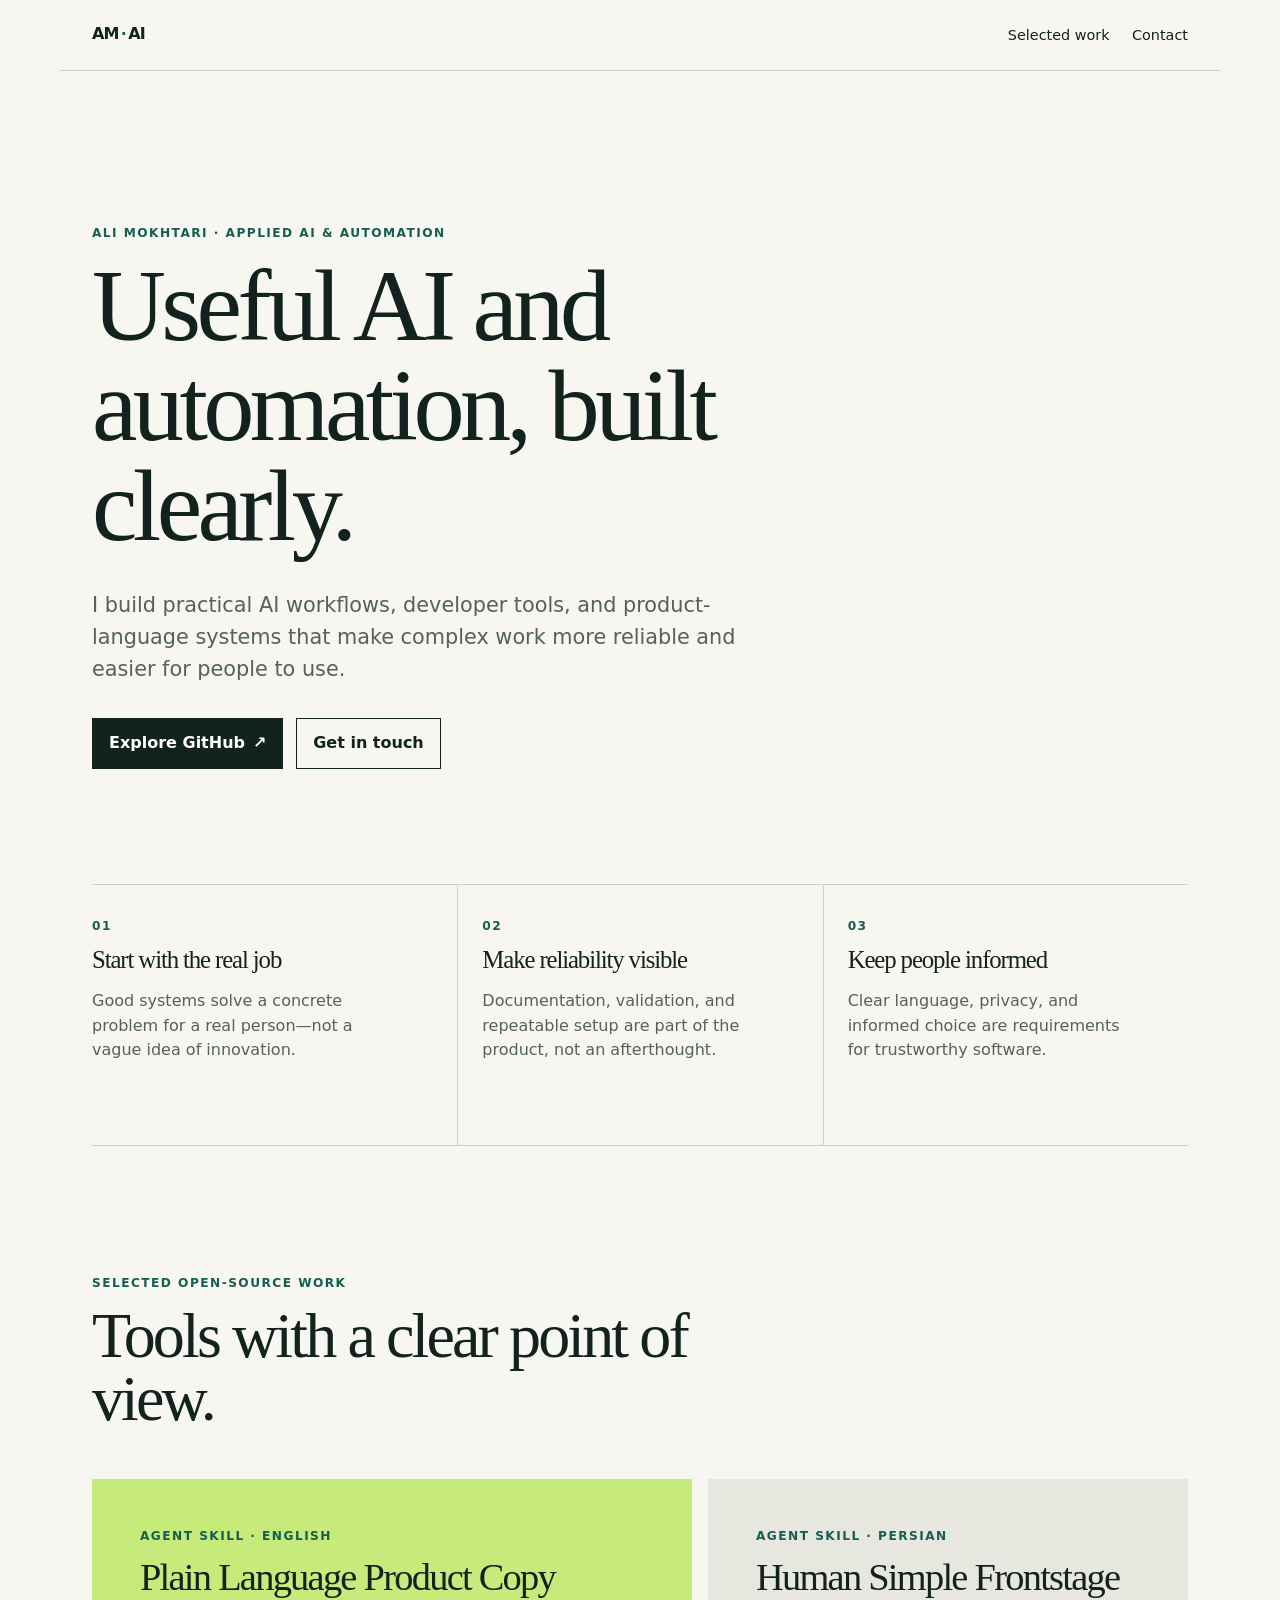
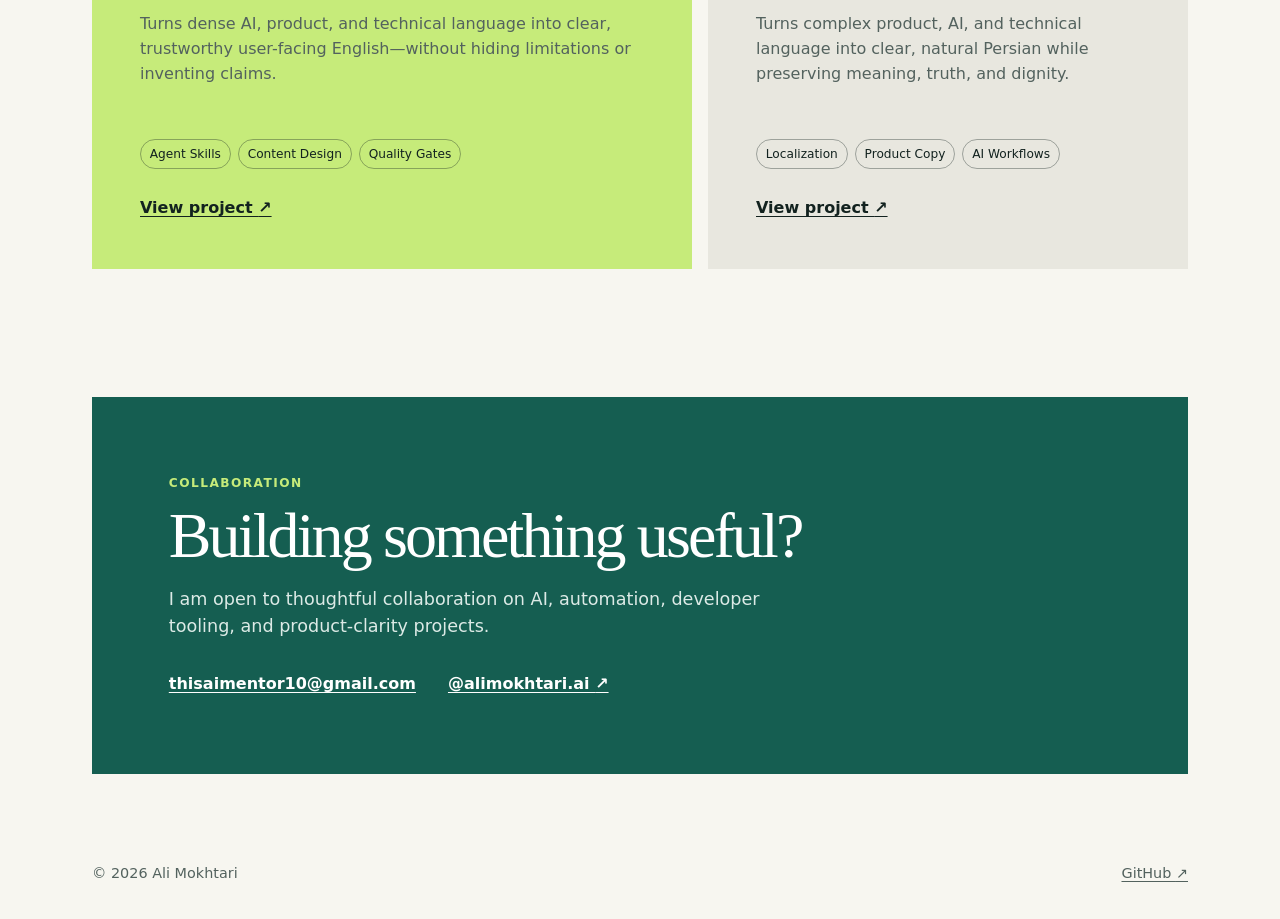
==== index.html @ 334cc6c8 "feat: launch professional portfolio site" ====
<!doctype html>
<html lang="en">
  <head>
    <meta charset="utf-8" />
    <meta name="viewport" content="width=device-width, initial-scale=1" />
    <meta name="description" content="Ali Mokhtari builds practical AI, automation, and developer tools with a focus on clarity and trust." />
    <meta property="og:title" content="Ali Mokhtari — Applied AI & Automation" />
    <meta property="og:description" content="Practical AI, automation, and developer tools built clearly." />
    <meta property="og:type" content="website" />
    <title>Ali Mokhtari — Applied AI & Automation</title>
    <link rel="stylesheet" href="styles.css" />
  </head>
  <body>
    <a class="skip-link" href="#main">Skip to content</a>
    <header class="site-header">
      <a class="wordmark" href="/" aria-label="Ali Mokhtari home">AM<span>·</span>AI</a>
      <nav aria-label="Primary navigation">
        <a href="#work">Selected work</a>
        <a href="#contact">Contact</a>
      </nav>
    </header>

    <main id="main">
      <section class="hero" aria-labelledby="hero-title">
        <p class="eyebrow">Ali Mokhtari · Applied AI &amp; Automation</p>
        <h1 id="hero-title">Useful AI and automation, built clearly.</h1>
        <p class="hero-copy">I build practical AI workflows, developer tools, and product-language systems that make complex work more reliable and easier for people to use.</p>
        <div class="actions">
          <a class="button button-primary" href="https://github.com/alimokhtari-ai">Explore GitHub <span aria-hidden="true">↗</span></a>
          <a class="button button-secondary" href="mailto:thisaimentor10@gmail.com">Get in touch</a>
        </div>
      </section>

      <section class="principles" aria-label="Working principles">
        <article>
          <p class="number">01</p>
          <h2>Start with the real job</h2>
          <p>Good systems solve a concrete problem for a real person—not a vague idea of innovation.</p>
        </article>
        <article>
          <p class="number">02</p>
          <h2>Make reliability visible</h2>
          <p>Documentation, validation, and repeatable setup are part of the product, not an afterthought.</p>
        </article>
        <article>
          <p class="number">03</p>
          <h2>Keep people informed</h2>
          <p>Clear language, privacy, and informed choice are requirements for trustworthy software.</p>
        </article>
      </section>

      <section class="work" id="work" aria-labelledby="work-title">
        <div class="section-heading">
          <p class="eyebrow">Selected open-source work</p>
          <h2 id="work-title">Tools with a clear point of view.</h2>
        </div>
        <div class="project-grid">
          <article class="project-card project-card-featured">
            <p class="project-type">Agent Skill · English</p>
            <h3>Plain Language Product Copy</h3>
            <p>Turns dense AI, product, and technical language into clear, trustworthy user-facing English—without hiding limitations or inventing claims.</p>
            <ul class="tags" aria-label="Project topics">
              <li>Agent Skills</li><li>Content Design</li><li>Quality Gates</li>
            </ul>
            <a href="https://github.com/alimokhtari-ai/plain-language-product-copy">View project <span aria-hidden="true">↗</span></a>
          </article>
          <article class="project-card">
            <p class="project-type">Agent Skill · Persian</p>
            <h3>Human Simple Frontstage</h3>
            <p>Turns complex product, AI, and technical language into clear, natural Persian while preserving meaning, truth, and dignity.</p>
            <ul class="tags" aria-label="Project topics">
              <li>Localization</li><li>Product Copy</li><li>AI Workflows</li>
            </ul>
            <a href="https://github.com/alimokhtari-ai/human-simple-frontstage">View project <span aria-hidden="true">↗</span></a>
          </article>
        </div>
      </section>

      <section class="contact" id="contact" aria-labelledby="contact-title">
        <p class="eyebrow">Collaboration</p>
        <h2 id="contact-title">Building something useful?</h2>
        <p>I am open to thoughtful collaboration on AI, automation, developer tooling, and product-clarity projects.</p>
        <div class="contact-links">
          <a href="mailto:thisaimentor10@gmail.com">thisaimentor10@gmail.com</a>
          <a href="https://www.instagram.com/alimokhtari.ai/">@alimokhtari.ai <span aria-hidden="true">↗</span></a>
        </div>
      </section>
    </main>

    <footer>
      <p>© <span id="year"></span> Ali Mokhtari</p>
      <a href="https://github.com/alimokhtari-ai">GitHub <span aria-hidden="true">↗</span></a>
    </footer>
    <script>document.getElementById('year').textContent = new Date().getFullYear();</script>
  </body>
</html>
---- styles.css ----
:root {
  --ink: #12221f;
  --paper: #f7f6f0;
  --green: #155e51;
  --lime: #c6eb7a;
  --line: rgba(18, 34, 31, .18);
  --muted: #53625e;
  --display: Georgia, "Times New Roman", serif;
  --sans: Inter, ui-sans-serif, system-ui, -apple-system, BlinkMacSystemFont, "Segoe UI", sans-serif;
}

* { box-sizing: border-box; }
html { scroll-behavior: smooth; }
body { margin: 0; color: var(--ink); background: var(--paper); font: 16px/1.55 var(--sans); }
a { color: inherit; text-decoration-thickness: 1px; text-underline-offset: 3px; }
a:hover { color: var(--green); }
.skip-link { position: absolute; left: 1rem; top: -4rem; z-index: 3; padding: .65rem 1rem; background: var(--ink); color: #fff; }
.skip-link:focus { top: 1rem; }

.site-header, main, footer { max-width: 1160px; margin: auto; padding-left: 2rem; padding-right: 2rem; }
.site-header { display: flex; align-items: center; justify-content: space-between; padding-top: 1.4rem; padding-bottom: 1.4rem; border-bottom: 1px solid var(--line); }
.wordmark { font-weight: 800; letter-spacing: -.06em; text-decoration: none; }
.wordmark span { color: var(--green); padding: 0 .15rem; }
nav { display: flex; gap: 1.4rem; font-size: .9rem; }
nav a { text-decoration: none; }

.hero { max-width: 820px; padding-top: clamp(5rem, 12vw, 10rem); padding-bottom: clamp(4rem, 9vw, 7.5rem); }
.eyebrow, .project-type, .number { margin: 0 0 .8rem; color: var(--green); font-size: .76rem; font-weight: 800; letter-spacing: .12em; text-transform: uppercase; }
h1, h2, h3 { font-family: var(--display); font-weight: 400; letter-spacing: -.045em; line-height: .98; }
h1 { max-width: 780px; margin: 0; font-size: clamp(3.4rem, 8vw, 7.4rem); }
h2 { margin: 0; font-size: clamp(2.3rem, 5vw, 4.2rem); }
h3 { margin: 0; font-size: clamp(1.8rem, 3vw, 2.5rem); }
.hero-copy { max-width: 650px; margin: 2rem 0 0; color: var(--muted); font-size: clamp(1.08rem, 2vw, 1.3rem); }
.actions { display: flex; flex-wrap: wrap; gap: .8rem; margin-top: 2rem; }
.button { display: inline-flex; gap: .5rem; align-items: center; padding: .76rem 1rem; border: 1px solid var(--ink); font-weight: 700; text-decoration: none; }
.button-primary { background: var(--ink); color: #fff; }
.button-primary:hover { background: var(--green); color: #fff; border-color: var(--green); }
.button-secondary:hover { background: var(--lime); color: var(--ink); }

.principles { display: grid; grid-template-columns: repeat(3, 1fr); border-top: 1px solid var(--line); border-bottom: 1px solid var(--line); }
.principles article { min-height: 260px; padding: 2rem 1.5rem 2rem 0; }
.principles article + article { padding-left: 1.5rem; border-left: 1px solid var(--line); }
.principles h2 { font-size: 1.55rem; }
.principles p:last-child { max-width: 280px; color: var(--muted); }

.work { padding-top: clamp(5rem, 10vw, 8rem); padding-bottom: clamp(5rem, 10vw, 8rem); }
.section-heading { max-width: 680px; }
.project-grid { display: grid; grid-template-columns: 1.25fr 1fr; gap: 1rem; margin-top: 3rem; }
.project-card { display: flex; min-height: 390px; flex-direction: column; padding: clamp(1.5rem, 4vw, 3rem); background: #e8e7df; }
.project-card-featured { background: var(--lime); }
.project-card p:not(.project-type) { max-width: 530px; color: var(--muted); }
.tags { display: flex; flex-wrap: wrap; gap: .45rem; margin: auto 0 1.7rem; padding: 0; list-style: none; }
.tags li { padding: .28rem .55rem; border: 1px solid rgba(18, 34, 31, .35); border-radius: 999px; font-size: .76rem; }
.project-card > a { font-weight: 800; }

.contact { margin-bottom: 4rem; padding: clamp(2rem, 6vw, 5rem); color: #fff; background: var(--green); }
.contact .eyebrow { color: var(--lime); }
.contact h2 { max-width: 650px; }
.contact > p:not(.eyebrow) { max-width: 620px; color: #dceae6; font-size: 1.1rem; }
.contact-links { display: flex; flex-wrap: wrap; gap: 1rem 2rem; margin-top: 2rem; font-weight: 750; }
.contact a:hover { color: var(--lime); }

footer { display: flex; justify-content: space-between; padding-top: 1.5rem; padding-bottom: 2.2rem; color: var(--muted); font-size: .9rem; }
footer p { margin: 0; }

@media (max-width: 720px) {
  .site-header, main, footer { padding-left: 1.2rem; padding-right: 1.2rem; }
  .site-header { padding-top: 1rem; padding-bottom: 1rem; }
  nav { gap: .85rem; font-size: .82rem; }
  .principles, .project-grid { grid-template-columns: 1fr; }
  .principles article, .principles article + article { min-height: auto; padding: 1.6rem 0; border-left: 0; }
  .principles article + article { border-top: 1px solid var(--line); }
  .project-card { min-height: 330px; }
  footer { gap: 1rem; flex-direction: column; }
}
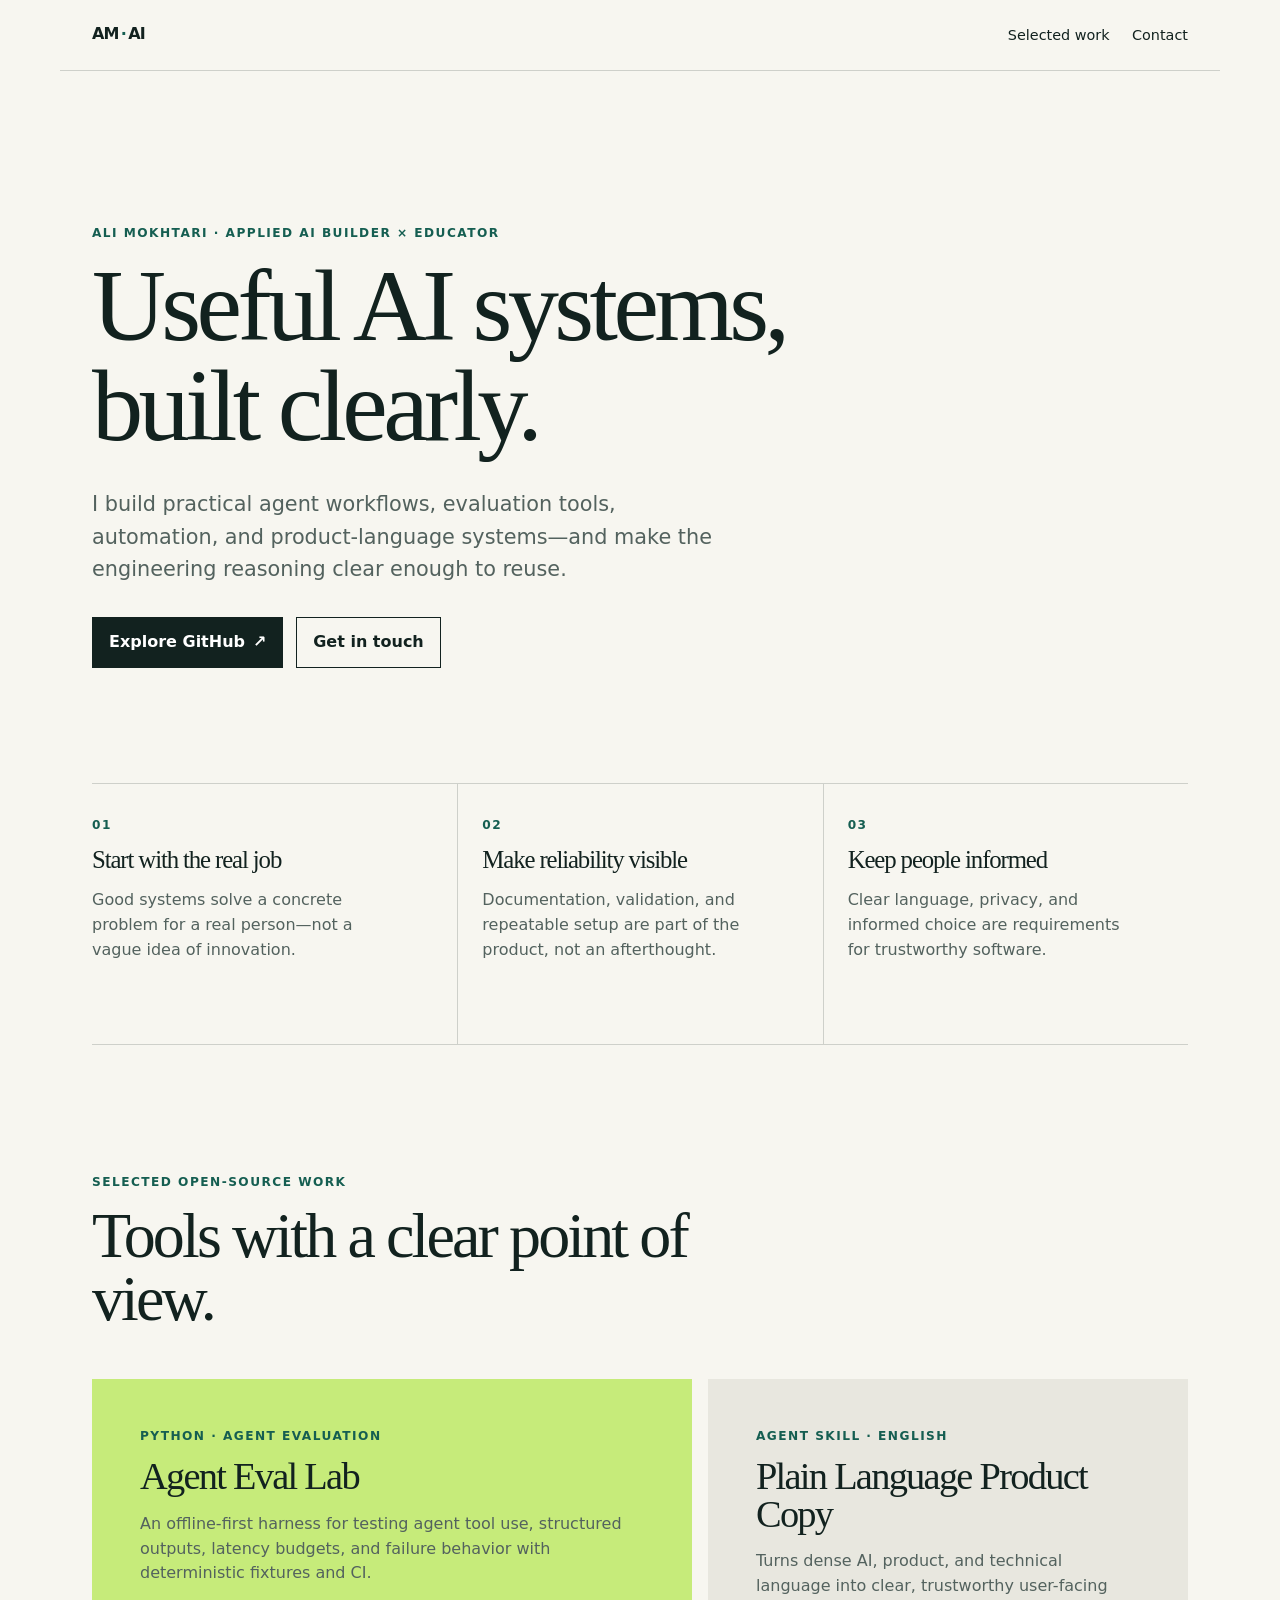
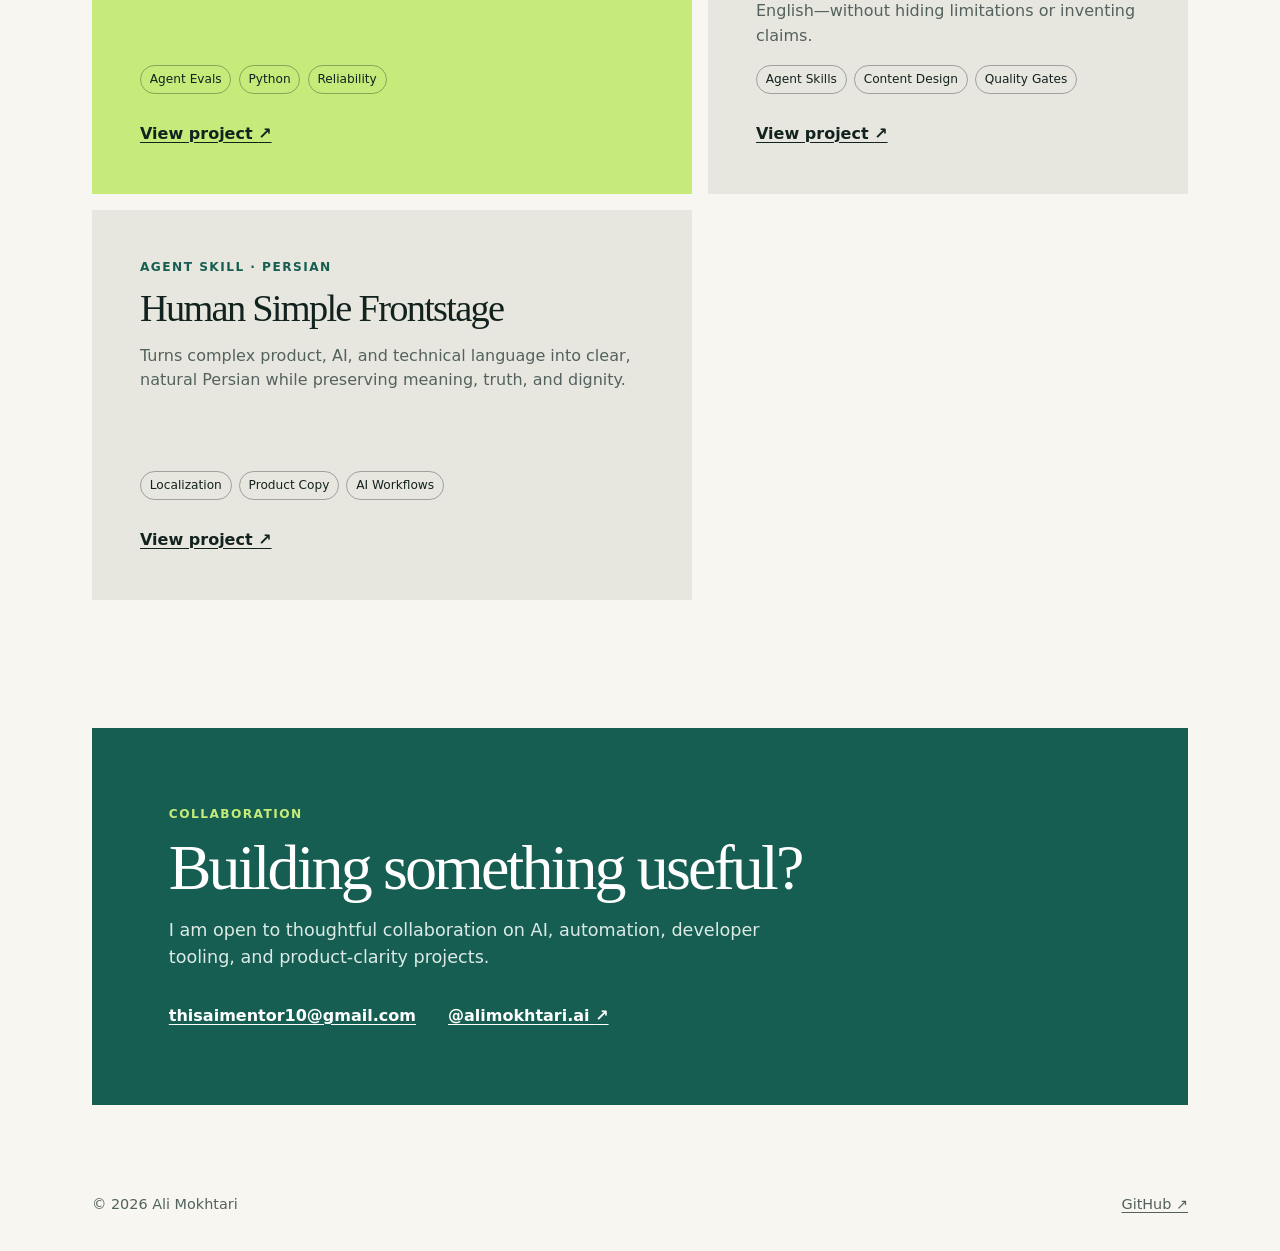
==== commit 017bc5af: "feat: feature agent evaluation work" ====
--- a/index.html
+++ b/index.html
@@ -3,11 +3,11 @@
   <head>
     <meta charset="utf-8" />
     <meta name="viewport" content="width=device-width, initial-scale=1" />
-    <meta name="description" content="Ali Mokhtari builds practical AI, automation, and developer tools with a focus on clarity and trust." />
-    <meta property="og:title" content="Ali Mokhtari — Applied AI & Automation" />
-    <meta property="og:description" content="Practical AI, automation, and developer tools built clearly." />
+    <meta name="description" content="Ali Mokhtari builds practical applied-AI systems, agent evaluations, automation, and developer tools with a focus on clarity and trust." />
+    <meta property="og:title" content="Ali Mokhtari — Applied AI Builder" />
+    <meta property="og:description" content="Practical AI systems, evaluations, automation, and developer tools built clearly." />
     <meta property="og:type" content="website" />
-    <title>Ali Mokhtari — Applied AI & Automation</title>
+    <title>Ali Mokhtari — Applied AI Builder</title>
     <link rel="stylesheet" href="styles.css" />
   </head>
   <body>
@@ -22,9 +22,9 @@
 
     <main id="main">
       <section class="hero" aria-labelledby="hero-title">
-        <p class="eyebrow">Ali Mokhtari · Applied AI &amp; Automation</p>
-        <h1 id="hero-title">Useful AI and automation, built clearly.</h1>
-        <p class="hero-copy">I build practical AI workflows, developer tools, and product-language systems that make complex work more reliable and easier for people to use.</p>
+        <p class="eyebrow">Ali Mokhtari · Applied AI Builder × Educator</p>
+        <h1 id="hero-title">Useful AI systems, built clearly.</h1>
+        <p class="hero-copy">I build practical agent workflows, evaluation tools, automation, and product-language systems—and make the engineering reasoning clear enough to reuse.</p>
         <div class="actions">
           <a class="button button-primary" href="https://github.com/alimokhtari-ai">Explore GitHub <span aria-hidden="true">↗</span></a>
           <a class="button button-secondary" href="mailto:thisaimentor10@gmail.com">Get in touch</a>
@@ -56,6 +56,15 @@
         </div>
         <div class="project-grid">
           <article class="project-card project-card-featured">
+            <p class="project-type">Python · Agent Evaluation</p>
+            <h3>Agent Eval Lab</h3>
+            <p>An offline-first harness for testing agent tool use, structured outputs, latency budgets, and failure behavior with deterministic fixtures and CI.</p>
+            <ul class="tags" aria-label="Project topics">
+              <li>Agent Evals</li><li>Python</li><li>Reliability</li>
+            </ul>
+            <a href="https://github.com/alimokhtari-ai/agent-eval-lab">View project <span aria-hidden="true">↗</span></a>
+          </article>
+          <article class="project-card">
             <p class="project-type">Agent Skill · English</p>
             <h3>Plain Language Product Copy</h3>
             <p>Turns dense AI, product, and technical language into clear, trustworthy user-facing English—without hiding limitations or inventing claims.</p>
